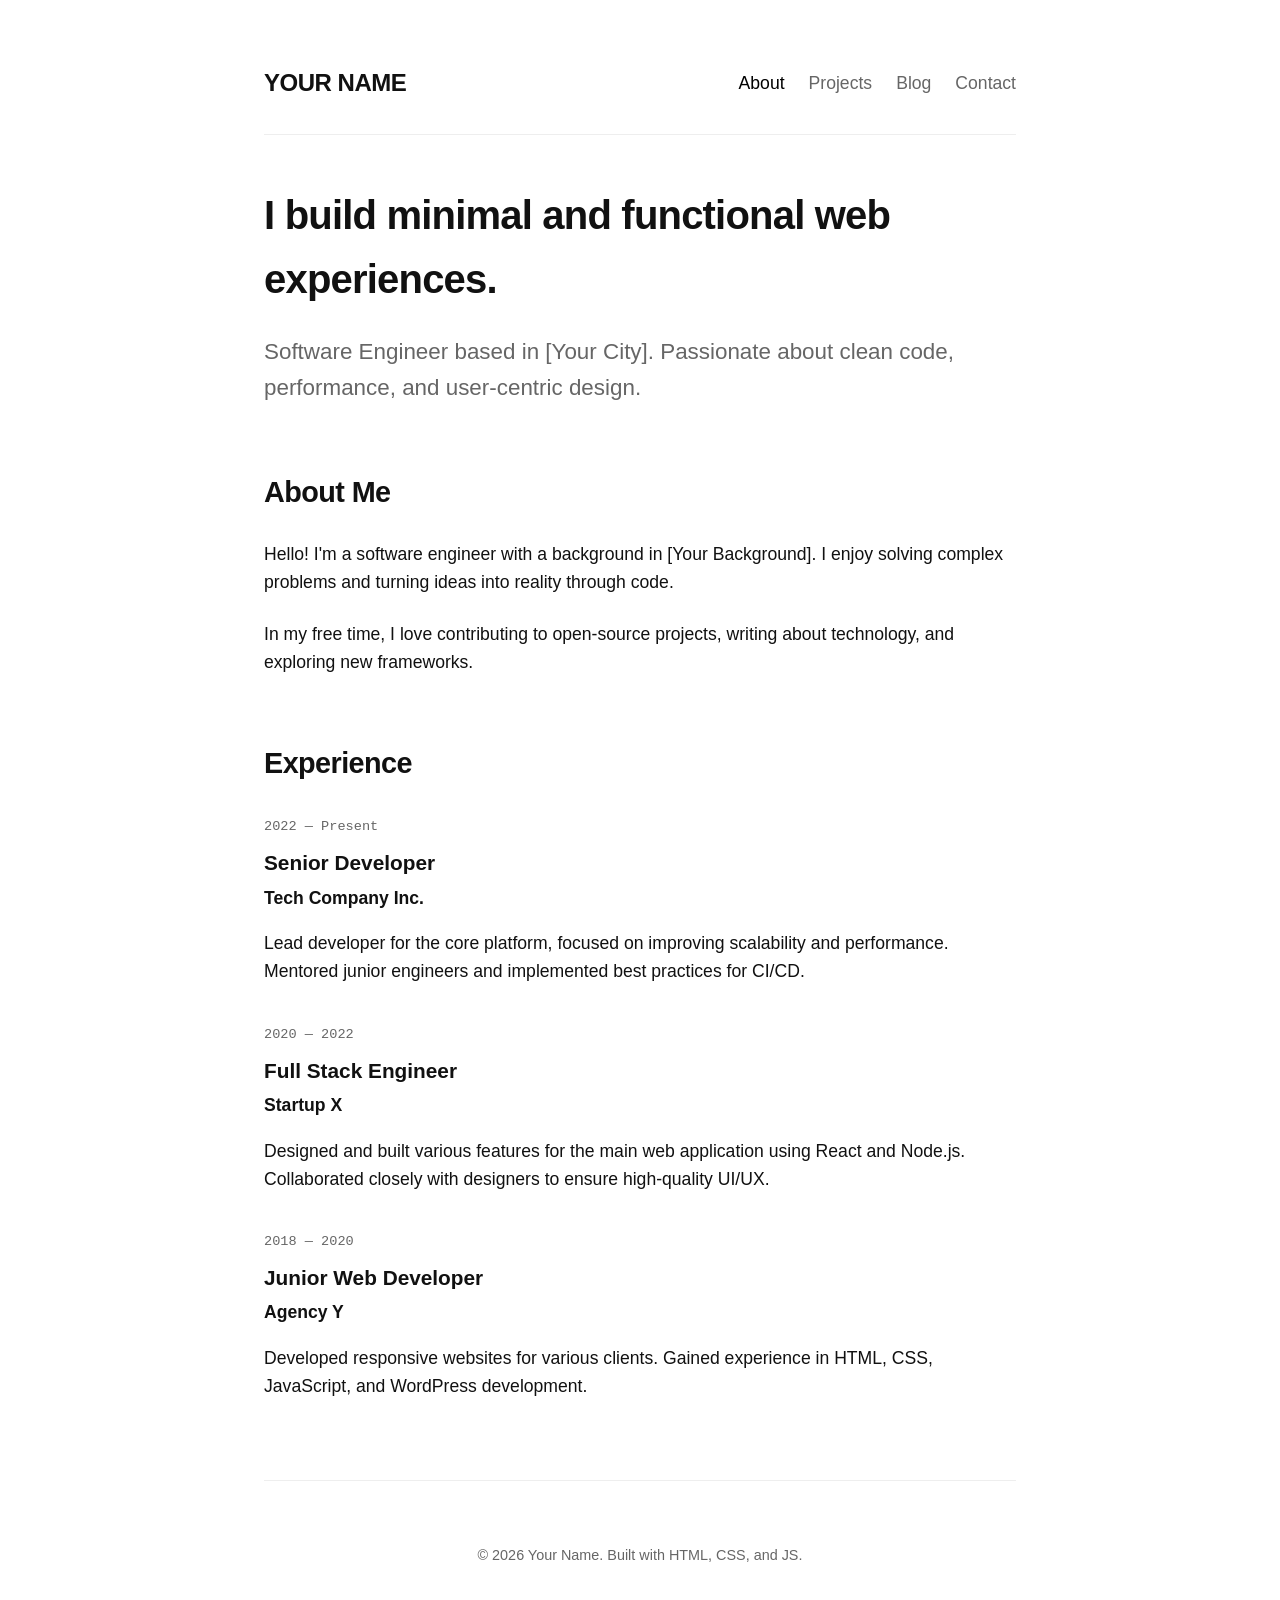
==== index.html @ 3b3d7388 "Initial commit: Minimalist portfolio website" ====
<!DOCTYPE html>
<html lang="en">
<head>
    <meta charset="UTF-8">
    <meta name="viewport" content="width=device-width, initial-scale=1.0">
    <title>Your Name | Portfolio</title>
    <link rel="stylesheet" href="css/style.css">
</head>
<body>
    <div class="container">
        <header>
            <div class="nav-container">
                <h1>YOUR NAME</h1>
                <nav>
                    <ul>
                        <li><a href="index.html" class="active">About</a></li>
                        <li><a href="projects.html">Projects</a></li>
                        <li><a href="blog.html">Blog</a></li>
                        <li><a href="contact.html">Contact</a></li>
                    </ul>
                </nav>
            </div>
        </header>

        <main>
            <section class="hero">
                <h2>I build minimal and functional web experiences.</h2>
                <p class="lead">Software Engineer based in [Your City]. Passionate about clean code, performance, and user-centric design.</p>
            </section>

            <section id="about">
                <h2>About Me</h2>
                <p>Hello! I'm a software engineer with a background in [Your Background]. I enjoy solving complex problems and turning ideas into reality through code.</p>
                <p>In my free time, I love contributing to open-source projects, writing about technology, and exploring new frameworks.</p>
            </section>

            <section id="experience">
                <h2>Experience</h2>
                
                <div class="resume-item">
                    <span class="date">2022 — Present</span>
                    <h3>Senior Developer</h3>
                    <span class="role">Tech Company Inc.</span>
                    <p>Lead developer for the core platform, focused on improving scalability and performance. Mentored junior engineers and implemented best practices for CI/CD.</p>
                </div>

                <div class="resume-item">
                    <span class="date">2020 — 2022</span>
                    <h3>Full Stack Engineer</h3>
                    <span class="role">Startup X</span>
                    <p>Designed and built various features for the main web application using React and Node.js. Collaborated closely with designers to ensure high-quality UI/UX.</p>
                </div>

                <div class="resume-item">
                    <span class="date">2018 — 2020</span>
                    <h3>Junior Web Developer</h3>
                    <span class="role">Agency Y</span>
                    <p>Developed responsive websites for various clients. Gained experience in HTML, CSS, JavaScript, and WordPress development.</p>
                </div>
            </section>
        </main>

        <footer>
            <p>&copy; 2026 Your Name. Built with HTML, CSS, and JS.</p>
        </footer>
    </div>
    <script src="js/main.js"></script>
</body>
</html>
---- css/style.css ----
:root {
    --bg-color: #ffffff;
    --text-color: #111111;
    --text-secondary: #666666;
    --accent-color: #000000;
    --link-color: #000000;
    --link-hover: #555555;
    --border-color: #eeeeee;
    --max-width: 800px;
    --font-main: 'Inter', -apple-system, BlinkMacSystemFont, "Segoe UI", Roboto, Helvetica, Arial, sans-serif;
    --font-mono: "SF Mono", "Fira Code", "Courier New", monospace;
    --spacing: 1.5rem;
}

* {
    box-sizing: border-box;
}

body {
    margin: 0;
    padding: 0;
    background-color: var(--bg-color);
    color: var(--text-color);
    font-family: var(--font-main);
    line-height: 1.6;
    font-size: 1.1rem;
    -webkit-font-smoothing: antialiased;
}

.container {
    max-width: var(--max-width);
    margin: 0 auto;
    padding: 2rem var(--spacing);
}

header {
    border-bottom: 1px solid var(--border-color);
    padding: 2rem 0;
    margin-bottom: 3rem;
}

header .nav-container {
    display: flex;
    justify-content: space-between;
    align-items: center;
}

header h1 {
    font-size: 1.5rem;
    margin: 0;
    font-weight: 700;
    letter-spacing: -0.02em;
}

nav ul {
    list-style: none;
    padding: 0;
    margin: 0;
    display: flex;
    gap: 1.5rem;
}

nav a {
    text-decoration: none;
    color: var(--text-secondary);
    font-weight: 500;
    transition: color 0.2s ease;
}

nav a:hover, nav a.active {
    color: var(--accent-color);
}

main {
    min-height: 70vh;
}

h2 {
    font-size: 1.8rem;
    margin-top: 3rem;
    margin-bottom: 1.5rem;
    letter-spacing: -0.02em;
}

h3 {
    font-size: 1.3rem;
    margin-top: 2rem;
    margin-bottom: 1rem;
}

p {
    margin-bottom: 1.5rem;
}

a {
    color: var(--link-color);
    text-underline-offset: 4px;
    transition: color 0.2s ease;
}

a:hover {
    color: var(--link-hover);
}

footer {
    border-top: 1px solid var(--border-color);
    padding: 3rem 0;
    margin-top: 5rem;
    color: var(--text-secondary);
    font-size: 0.9rem;
    text-align: center;
}

/* Hero Section */
.hero {
    margin-bottom: 4rem;
}

.hero h2 {
    font-size: 2.5rem;
    margin-top: 0;
    margin-bottom: 1rem;
}

.hero p.lead {
    font-size: 1.4rem;
    color: var(--text-secondary);
}

/* Sections */
section {
    margin-bottom: 4rem;
}

.resume-item {
    margin-bottom: 2rem;
}

.resume-item .date {
    font-family: var(--font-mono);
    font-size: 0.85rem;
    color: var(--text-secondary);
}

.resume-item h3 {
    margin-top: 0.5rem;
    margin-bottom: 0.25rem;
}

.resume-item .role {
    font-weight: 600;
    display: block;
    margin-bottom: 0.5rem;
}

/* Grid for Projects */
.grid {
    display: grid;
    grid-template-columns: repeat(auto-fill, minmax(300px, 1fr));
    gap: 2rem;
}

.card {
    border: 1px solid var(--border-color);
    padding: 1.5rem;
    border-radius: 4px;
    transition: transform 0.2s ease, box-shadow 0.2s ease;
}

.card:hover {
    transform: translateY(-4px);
    box-shadow: 0 4px 12px rgba(0,0,0,0.05);
}

.card h3 {
    margin-top: 0;
}

/* Blog List */
.blog-list {
    list-style: none;
    padding: 0;
}

.blog-item {
    margin-bottom: 2rem;
    display: flex;
    flex-direction: column;
}

.blog-item .date {
    font-family: var(--font-mono);
    font-size: 0.85rem;
    color: var(--text-secondary);
}

.blog-item h3 {
    margin-top: 0.5rem;
    margin-bottom: 0.5rem;
}

/* Responsive */
@media (max-width: 600px) {
    header .nav-container {
        flex-direction: column;
        align-items: flex-start;
        gap: 1.5rem;
    }
    
    .hero h2 {
        font-size: 2rem;
    }
}
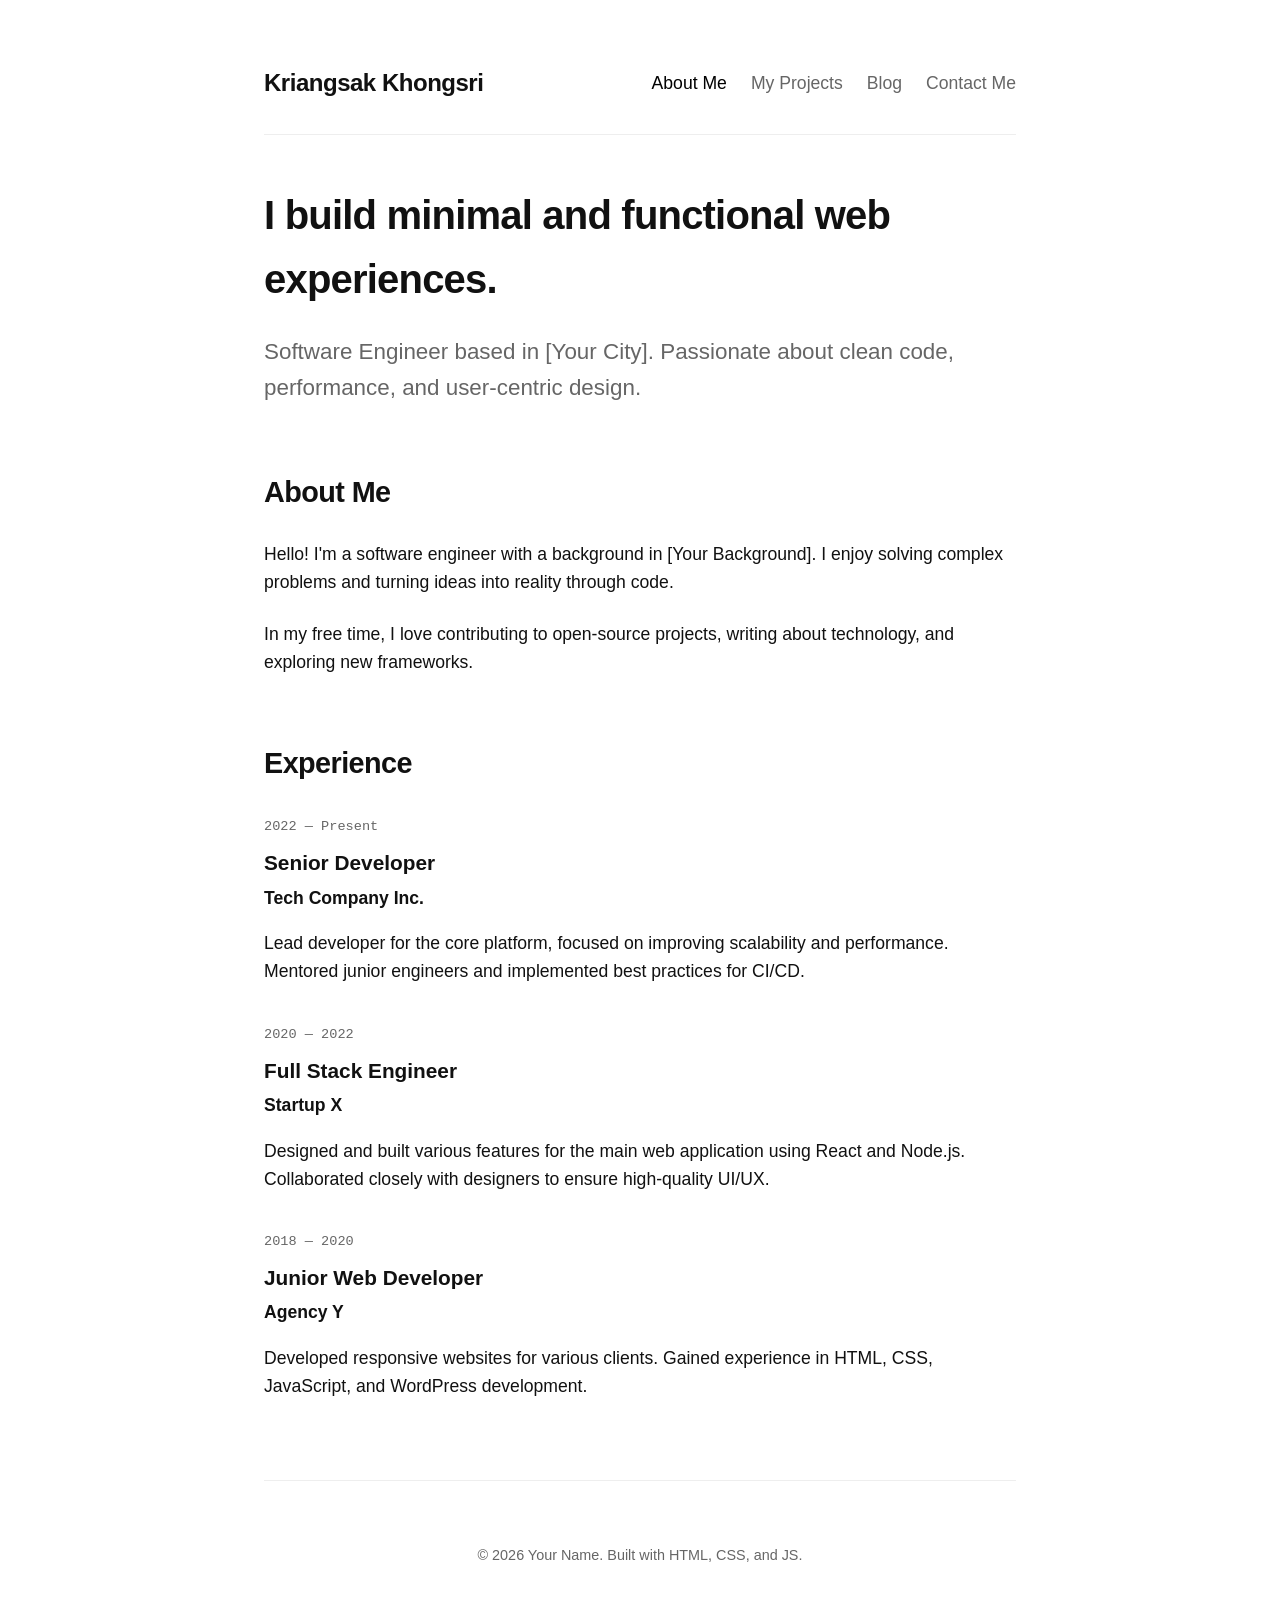
==== commit 65c768a1: "modified:   index.html" ====
--- a/index.html
+++ b/index.html
@@ -3,20 +3,20 @@
 <head>
     <meta charset="UTF-8">
     <meta name="viewport" content="width=device-width, initial-scale=1.0">
-    <title>Your Name | Portfolio</title>
+    <title>Kriangsak | Portfolio</title>
     <link rel="stylesheet" href="css/style.css">
 </head>
 <body>
     <div class="container">
         <header>
             <div class="nav-container">
-                <h1>YOUR NAME</h1>
+                <h1>Kriangsak Khongsri</h1>
                 <nav>
                     <ul>
-                        <li><a href="index.html" class="active">About</a></li>
-                        <li><a href="projects.html">Projects</a></li>
+                        <li><a href="index.html" class="active">About Me</a></li>
+                        <li><a href="projects.html">My Projects</a></li>
                         <li><a href="blog.html">Blog</a></li>
-                        <li><a href="contact.html">Contact</a></li>
+                        <li><a href="contact.html">Contact Me</a></li>
                     </ul>
                 </nav>
             </div>
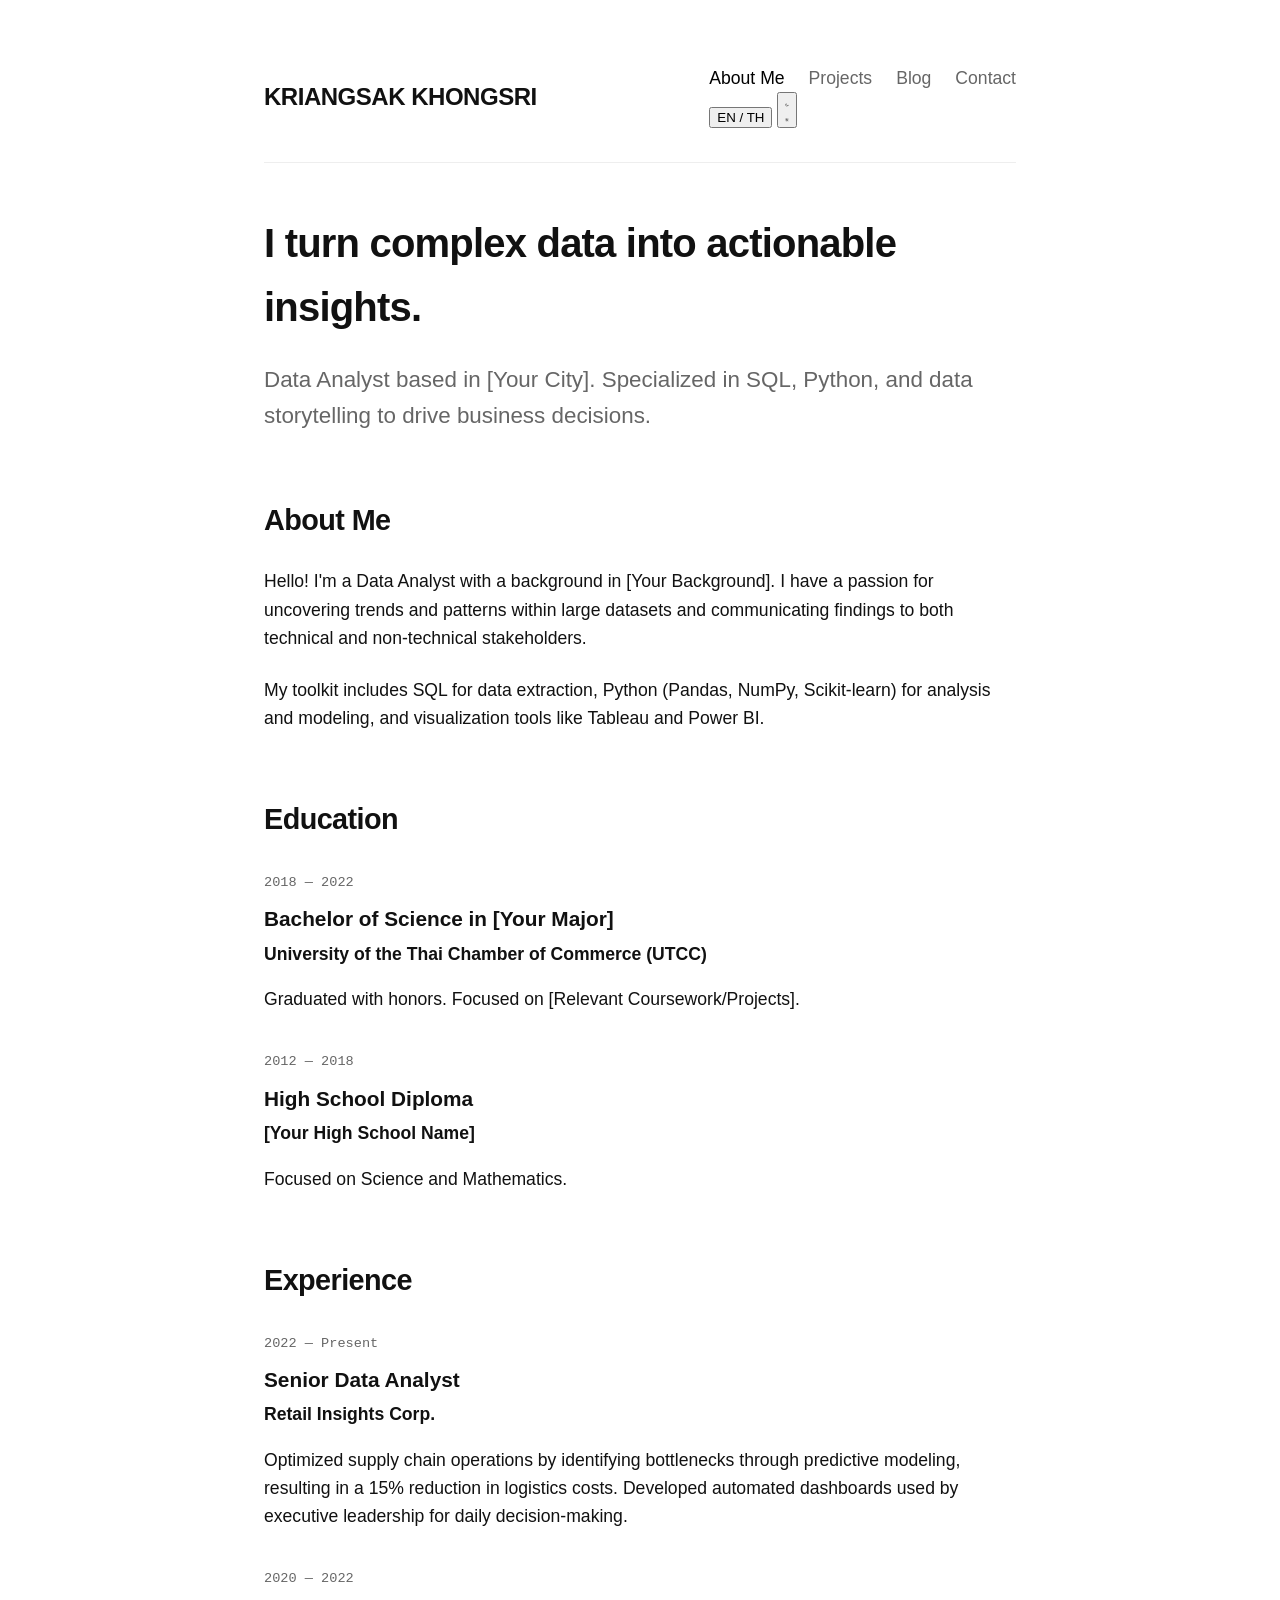
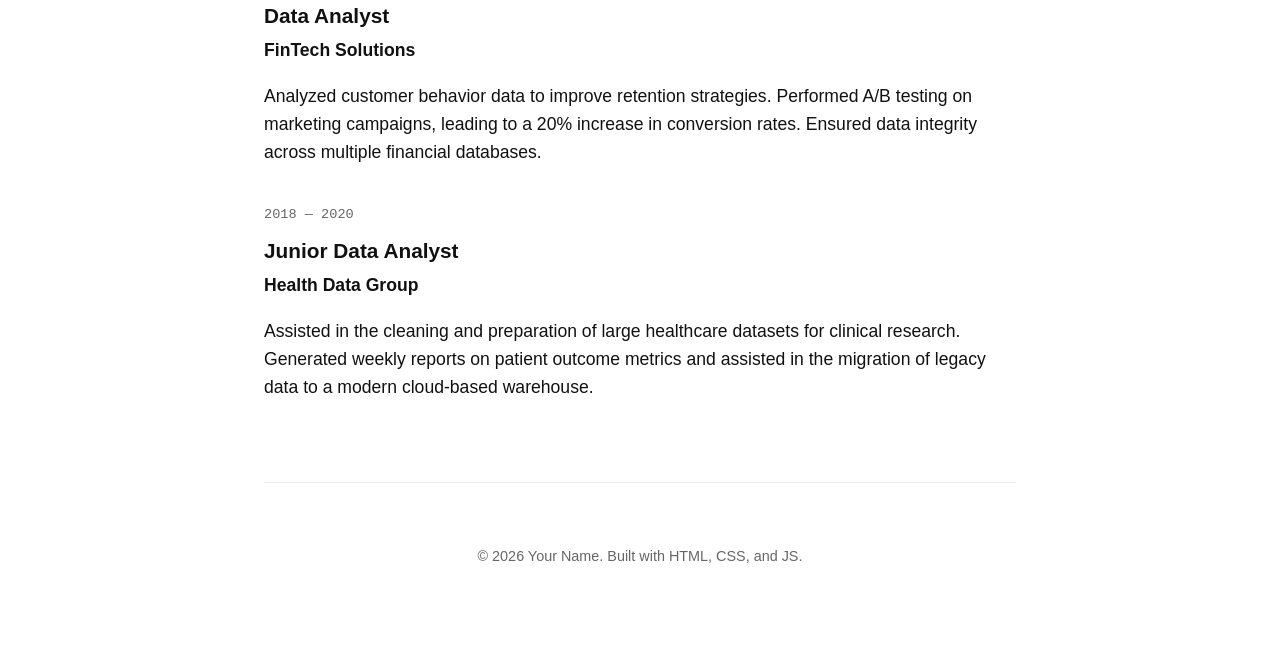
==== commit da457eb0: "modified:   index.html" ====
--- a/index.html
+++ b/index.html
@@ -3,65 +3,114 @@
 <head>
     <meta charset="UTF-8">
     <meta name="viewport" content="width=device-width, initial-scale=1.0">
-    <title>Kriangsak | Portfolio</title>
+    <title data-en="Kriangsak Khongsri | Portfolio" data-th="Kriangsak Khongsri | Portfolio">Kriangsak Khongsri | Portfolio</title>
     <link rel="stylesheet" href="css/style.css">
+    <link rel="preconnect" href="https://fonts.googleapis.com">
+    <link rel="preconnect" href="https://fonts.gstatic.com" crossorigin>
+    <link href="https://fonts.googleapis.com/css2?family=JetBrains+Mono:ital,wght@0,100..800;1,100..800&family=Kanit:wght@300;400;700&display=swap" rel="stylesheet">
+    <!-- Inline script to prevent theme flash -->
+    <script>
+        (function() {
+            try {
+                var theme = localStorage.getItem('portfolio-theme');
+                if (theme === 'dark' || (!theme && window.matchMedia('(prefers-color-scheme: dark)').matches)) {
+                    document.documentElement.classList.add('dark');
+                }
+                var lang = localStorage.getItem('portfolio-lang') || 'en';
+                document.documentElement.setAttribute('lang', lang);
+            } catch (e) {}
+        })();
+    </script>
 </head>
 <body>
     <div class="container">
         <header>
             <div class="nav-container">
-                <h1>Kriangsak Khongsri</h1>
-                <nav>
-                    <ul>
-                        <li><a href="index.html" class="active">About Me</a></li>
-                        <li><a href="projects.html">My Projects</a></li>
-                        <li><a href="blog.html">Blog</a></li>
-                        <li><a href="contact.html">Contact Me</a></li>
-                    </ul>
-                </nav>
+                <h1 data-en="KRIANGSAK KHONGSRI" data-th="KRIANGSAK KHONGSRI">KRIANGSAK KHONGSRI</h1>
+                <div class="right-nav">
+                    <nav>
+                        <ul>
+                            <li><a href="index.html" class="active" data-en="About Me" data-th="ทำความรู้จักผม">About Me</a></li>
+                            <li><a href="projects.html" data-en="Projects" data-th="โปรเจกต์">Projects</a></li>
+                            <li><a href="blog.html" data-en="Blog" data-th="บล็อก">Blog</a></li>
+                            <li><a href="contact.html" data-en="Contact" data-th="ติดต่อ">Contact</a></li>
+                        </ul>
+                    </nav>
+                    <button id="lang-toggle" class="lang-toggle" aria-label="Switch Language">
+                        EN / TH
+                    </button>
+                    <button id="theme-toggle" class="theme-toggle" aria-label="Toggle dark mode">
+                        <!-- Moon Icon -->
+                        <svg id="moon-icon" xmlns="http://www.w3.org/2000/svg" fill="none" viewBox="0 0 24 24" stroke="currentColor">
+                            <path stroke-linecap="round" stroke-linejoin="round" stroke-width="2" d="M20.354 15.354A9 9 0 018.646 3.646 9.003 9.003 0 0012 21a9.003 9.003 0 008.354-5.646z" />
+                        </svg>
+                        <!-- Sun Icon -->
+                        <svg id="sun-icon" xmlns="http://www.w3.org/2000/svg" fill="none" viewBox="0 0 24 24" stroke="currentColor">
+                            <path stroke-linecap="round" stroke-linejoin="round" stroke-width="2" d="M12 3v1m0 16v1m9-9h-1M4 12H3m15.364-6.364l-.707.707M6.343 17.657l-.707.707m12.728 0l-.707-.707M6.343 6.343l-.707-.707m12.728 12.728l-.707-.707M12 8a4 4 0 100 8 4 4 0 000-8z" />
+                        </svg>
+                    </button>
+                </div>
             </div>
         </header>
 
         <main>
             <section class="hero">
-                <h2>I build minimal and functional web experiences.</h2>
-                <p class="lead">Software Engineer based in [Your City]. Passionate about clean code, performance, and user-centric design.</p>
+                <h2 data-en="I turn complex data into actionable insights." data-th="เปลี่ยนข้อมูลที่ซับซ้อนให้กลายเป็นข้อมูลเชิงลึกที่นำไปใช้งานได้จริง">I turn complex data into actionable insights.</h2>
+                <p class="lead" data-en="Data Analyst based in [Your City]. Specialized in SQL, Python, and data storytelling to drive business decisions." data-th="นักวิเคราะห์ข้อมูล (Data Analyst) ประจำ [เมืองของคุณ] ผู้เชี่ยวชาญด้าน SQL, Python และการนำเสนอข้อมูล (Data Storytelling) เพื่อขับเคลื่อนการตัดสินใจทางธุรกิจ">Data Analyst based in [Your City]. Specialized in SQL, Python, and data storytelling to drive business decisions.</p>
             </section>
 
             <section id="about">
-                <h2>About Me</h2>
-                <p>Hello! I'm a software engineer with a background in [Your Background]. I enjoy solving complex problems and turning ideas into reality through code.</p>
-                <p>In my free time, I love contributing to open-source projects, writing about technology, and exploring new frameworks.</p>
+                <h2 data-en="About Me" data-th="เกี่ยวกับฉัน">About Me</h2>
+                <p data-en="Hello! I'm a Data Analyst with a background in [Your Background]. I have a passion for uncovering trends and patterns within large datasets and communicating findings to both technical and non-technical stakeholders." data-th="สวัสดีครับ! ผมเป็นนักวิเคราะห์ข้อมูลที่มีพื้นฐานมาจาก [ภูมิหลังของคุณ] ผมมีความหลงใหลในการค้นหาแนวโน้มและรูปแบบภายในชุดข้อมูลขนาดใหญ่ และสื่อสารสิ่งที่ค้นพบให้กับผู้ที่มีส่วนได้ส่วนเสียทั้งในสายเทคนิคและไม่ใช่สายเทคนิค">Hello! I'm a Data Analyst with a background in [Your Background]. I have a passion for uncovering trends and patterns within large datasets and communicating findings to both technical and non-technical stakeholders.</p>
+                <p data-en="My toolkit includes SQL for data extraction, Python (Pandas, NumPy, Scikit-learn) for analysis and modeling, and visualization tools like Tableau and Power BI." data-th="เครื่องมือที่ผมใช้ประกอบด้วย SQL สำหรับการดึงข้อมูล, Python (Pandas, NumPy, Scikit-learn) สำหรับการวิเคราะห์และสร้างแบบจำลอง และเครื่องมือสร้างภาพข้อมูล เช่น Tableau และ Power BI">My toolkit includes SQL for data extraction, Python (Pandas, NumPy, Scikit-learn) for analysis and modeling, and visualization tools like Tableau and Power BI.</p>
+            </section>
+
+            <section id="education">
+                <h2 data-en="Education" data-th="การศึกษา">Education</h2>
+                
+                <div class="resume-item">
+                    <span class="date">2018 — 2022</span>
+                    <h3 data-en="Bachelor of Science in [Your Major]" data-th="วิทยาศาสตรบัณฑิต สาขา [วิชาเอกของคุณ]">Bachelor of Science in [Your Major]</h3>
+                    <span class="role" data-en="University of the Thai Chamber of Commerce (UTCC)" data-th="มหาวิทยาลัยหอการค้าไทย (UTCC)">University of the Thai Chamber of Commerce (UTCC)</span>
+                    <p data-en="Graduated with honors. Focused on [Relevant Coursework/Projects]." data-th="สำเร็จการศึกษาด้วยเกียรตินิยม เน้นหนักในด้าน [วิชาที่เกี่ยวข้อง/โปรเจกต์]">Graduated with honors. Focused on [Relevant Coursework/Projects].</p>
+                </div>
+
+                <div class="resume-item">
+                    <span class="date">2012 — 2018</span>
+                    <h3 data-en="High School Diploma" data-th="วุฒิการศึกษาระดับมัธยมปลาย">High School Diploma</h3>
+                    <span class="role" data-en="[Your High School Name]" data-th="[ชื่อโรงเรียนมัธยมของคุณ]">[Your High School Name]</span>
+                    <p data-en="Focused on Science and Mathematics." data-th="เน้นการเรียนสายวิทยาศาสตร์และคณิตศาสตร์">Focused on Science and Mathematics.</p>
+                </div>
             </section>
 
             <section id="experience">
-                <h2>Experience</h2>
+                <h2 data-en="Experience" data-th="ประสบการณ์การทำงาน">Experience</h2>
                 
                 <div class="resume-item">
                     <span class="date">2022 — Present</span>
-                    <h3>Senior Developer</h3>
-                    <span class="role">Tech Company Inc.</span>
-                    <p>Lead developer for the core platform, focused on improving scalability and performance. Mentored junior engineers and implemented best practices for CI/CD.</p>
+                    <h3 data-en="Senior Data Analyst" data-th="นักวิเคราะห์ข้อมูลอาวุโส">Senior Data Analyst</h3>
+                    <span class="role" data-en="Retail Insights Corp." data-th="บริษัท รีเทล อินไซต์ คอร์ป">Retail Insights Corp.</span>
+                    <p data-en="Optimized supply chain operations by identifying bottlenecks through predictive modeling, resulting in a 15% reduction in logistics costs. Developed automated dashboards used by executive leadership for daily decision-making." data-th="ปรับปรุงการดำเนินงานของซัพพลายเชนโดยการระบุจุดคอขวดผ่านการสร้างแบบจำลองเชิงคาดการณ์ ส่งผลให้ต้นทุนด้านโลจิสติกส์ลดลง 15% พัฒนาแดชบอร์ดอัตโนมัติที่ผู้บริหารใช้สำหรับการตัดสินใจรายวัน">Optimized supply chain operations by identifying bottlenecks through predictive modeling, resulting in a 15% reduction in logistics costs. Developed automated dashboards used by executive leadership for daily decision-making.</p>
                 </div>
 
                 <div class="resume-item">
                     <span class="date">2020 — 2022</span>
-                    <h3>Full Stack Engineer</h3>
-                    <span class="role">Startup X</span>
-                    <p>Designed and built various features for the main web application using React and Node.js. Collaborated closely with designers to ensure high-quality UI/UX.</p>
+                    <h3 data-en="Data Analyst" data-th="นักวิเคราะห์ข้อมูล">Data Analyst</h3>
+                    <span class="role" data-en="FinTech Solutions" data-th="บริษัท ฟินเทค โซลูชันส์">FinTech Solutions</span>
+                    <p data-en="Analyzed customer behavior data to improve retention strategies. Performed A/B testing on marketing campaigns, leading to a 20% increase in conversion rates. Ensured data integrity across multiple financial databases." data-th="วิเคราะห์ข้อมูลพฤติกรรมลูกค้าเพื่อปรับปรุงกลยุทธ์การรักษาลูกค้า ทำการทดสอบ A/B ในแคมเปญการตลาด ส่งผลให้มีอัตราการเปลี่ยนแปลงเพิ่มขึ้น 20% ตรวจสอบความถูกต้องของข้อมูลในฐานข้อมูลทางการเงินหลายแห่ง">Analyzed customer behavior data to improve retention strategies. Performed A/B testing on marketing campaigns, leading to a 20% increase in conversion rates. Ensured data integrity across multiple financial databases.</p>
                 </div>
 
                 <div class="resume-item">
                     <span class="date">2018 — 2020</span>
-                    <h3>Junior Web Developer</h3>
-                    <span class="role">Agency Y</span>
-                    <p>Developed responsive websites for various clients. Gained experience in HTML, CSS, JavaScript, and WordPress development.</p>
+                    <h3 data-en="Junior Data Analyst" data-th="นักวิเคราะห์ข้อมูลรุ่นเยาว์">Junior Data Analyst</h3>
+                    <span class="role" data-en="Health Data Group" data-th="กลุ่มข้อมูลสุขภาพ">Health Data Group</span>
+                    <p data-en="Assisted in the cleaning and preparation of large healthcare datasets for clinical research. Generated weekly reports on patient outcome metrics and assisted in the migration of legacy data to a modern cloud-based warehouse." data-th="ช่วยในการทำความสะอาดและจัดเตรียมชุดข้อมูลสุขภาพขนาดใหญ่สำหรับการวิจัยทางคลินิก สร้างรายงานประจำสัปดาห์เกี่ยวกับตัวชี้วัดผลลัพธ์ของผู้ป่วย และช่วยในการโอนย้ายข้อมูลเก่าไปยังคลังข้อมูลบนคลาวด์ที่ทันสมัย">Assisted in the cleaning and preparation of large healthcare datasets for clinical research. Generated weekly reports on patient outcome metrics and assisted in the migration of legacy data to a modern cloud-based warehouse.</p>
                 </div>
             </section>
         </main>
 
         <footer>
-            <p>&copy; 2026 Your Name. Built with HTML, CSS, and JS.</p>
+            <p data-en="&copy; 2026 Your Name. Built with HTML, CSS, and JS." data-th="&copy; 2026 ชื่อของคุณ สร้างด้วย HTML, CSS และ JS.">&copy; 2026 Your Name. Built with HTML, CSS, and JS.</p>
         </footer>
     </div>
     <script src="js/main.js"></script>
